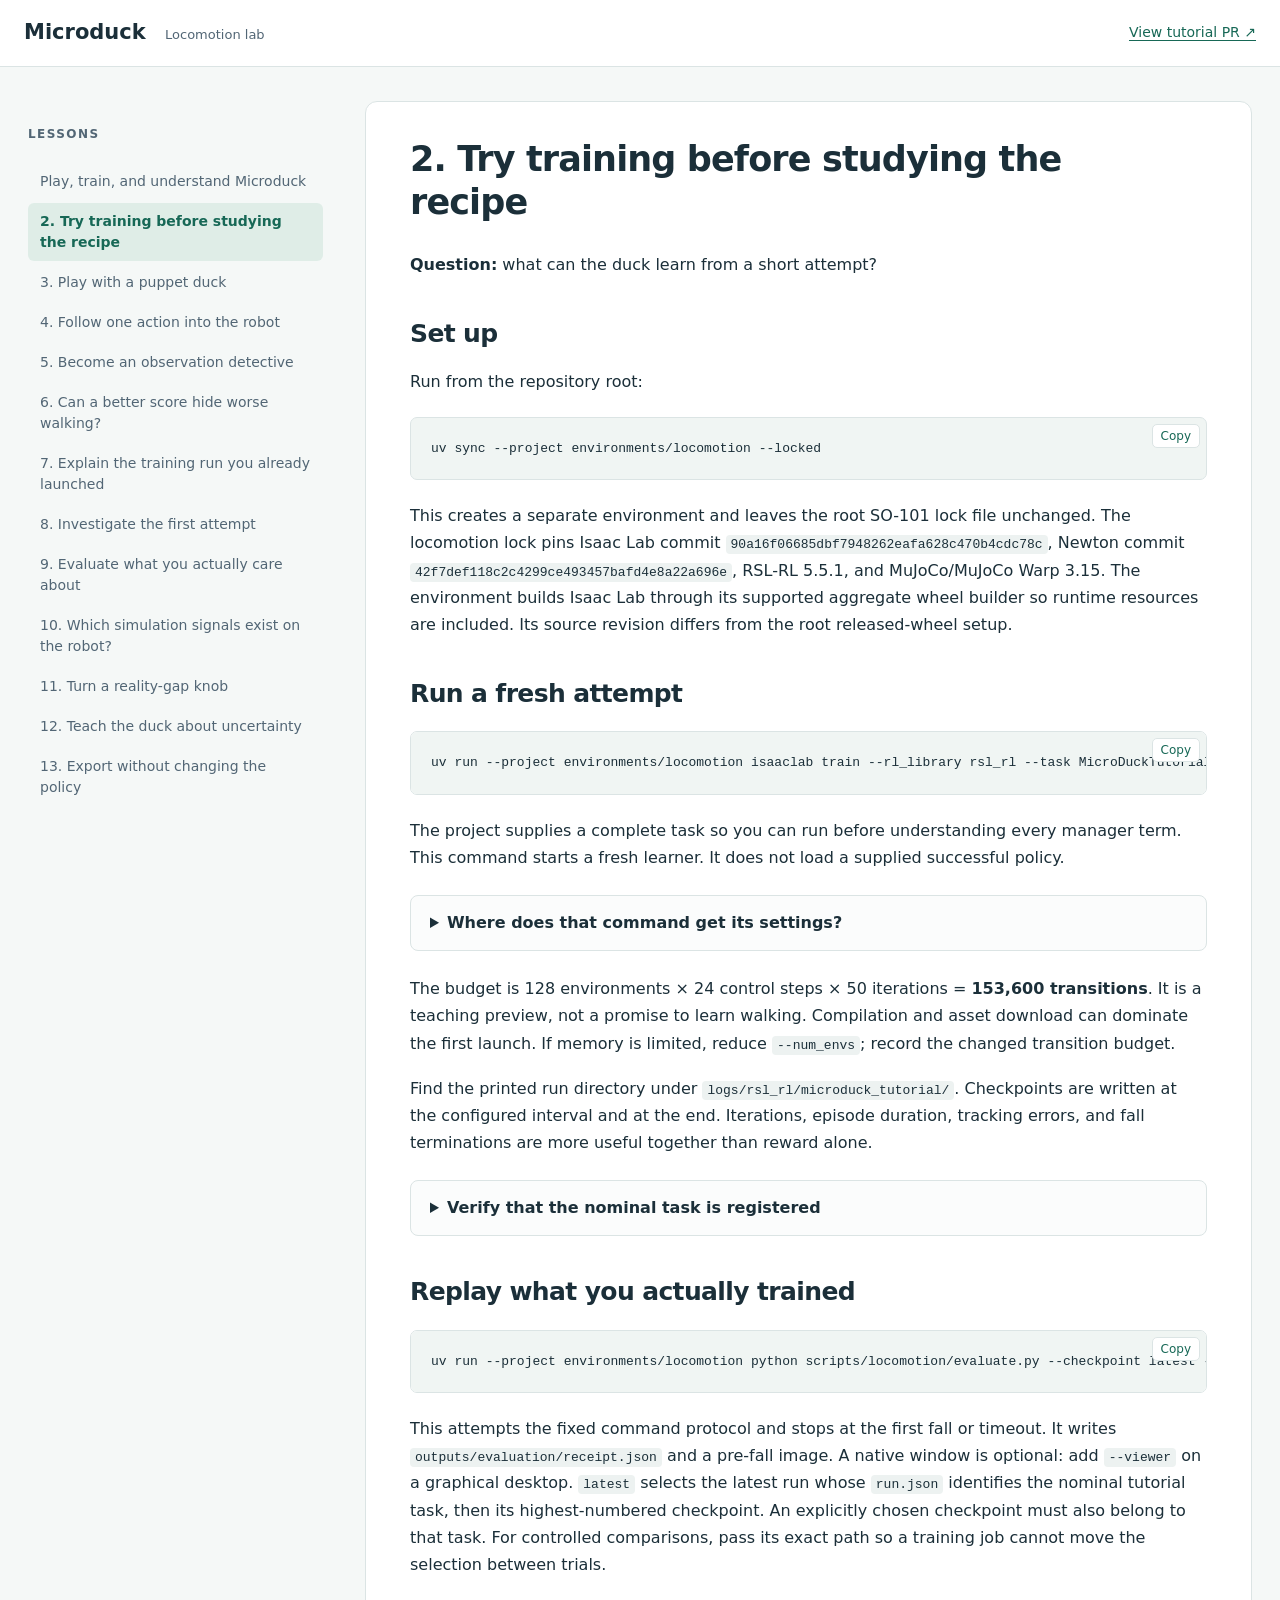
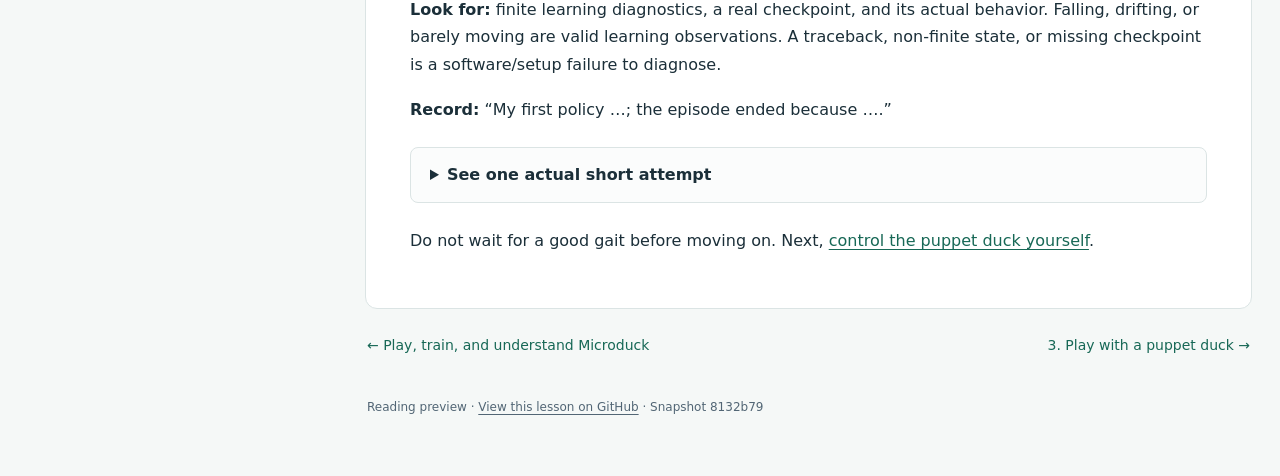
==== 02-first-training.html @ 29163bb7 "Publish the Microduck PPO tutorial reading preview" ====
<!doctype html>
<html lang="en"><head><meta charset="utf-8"><meta name="viewport" content="width=device-width,initial-scale=1">
<title>2. Try training before studying the recipe · Microduck locomotion</title><meta name="description" content="A hands-on tutorial for flat-ground PPO locomotion, Sim2Real and ONNX deployment with Microduck.">
<link rel="stylesheet" href="assets/site.css"><script defer src="assets/mermaid.min.js"></script><script defer src="assets/site.js"></script></head>
<body><header><a class="brand" href="index.html">Microduck <span>Locomotion lab</span></a><a class="source" href="https://github.com/isaac-sim/IsaacLabTutorial/pull/28">View tutorial PR ↗</a></header>
<div class="layout"><aside><details class="navigation" open><summary>Lessons</summary><nav aria-label="Lessons"><a href="index.html">Play, train, and understand Microduck</a><a href="02-first-training.html" aria-current="page">2. Try training before studying the recipe</a><a href="03-puppet.html">3. Play with a puppet duck</a><a href="04-actions.html">4. Follow one action into the robot</a><a href="05-observations.html">5. Become an observation detective</a><a href="06-rewards.html">6. Can a better score hide worse walking?</a><a href="07-ppo.html">7. Explain the training run you already launched</a><a href="08-training.html">8. Investigate the first attempt</a><a href="09-evaluation.html">9. Evaluate what you actually care about</a><a href="10-reality-gap.html">10. Which simulation signals exist on the robot?</a><a href="11-effects.html">11. Turn a reality-gap knob</a><a href="12-robustness.html">12. Teach the duck about uncertainty</a><a href="13-deployment.html">13. Export without changing the policy</a></nav></details></aside>
<main id="main"><article><h1 id="2-try-training-before-studying-the-recipe">2. Try training before studying the recipe<a class="headerlink" href="#2-try-training-before-studying-the-recipe" title="Permanent link">¶</a></h1>
<p><strong>Question:</strong> what can the duck learn from a short attempt?</p>
<h2 id="set-up">Set up<a class="headerlink" href="#set-up" title="Permanent link">¶</a></h2>
<p>Run from the repository root:</p>
<div class="codehilite"><pre><span></span><code>uv<span class="w"> </span>sync<span class="w"> </span>--project<span class="w"> </span>environments/locomotion<span class="w"> </span>--locked
</code></pre></div>

<p>This creates a separate environment and leaves the root SO-101 lock file unchanged. The locomotion lock pins Isaac Lab commit <code>90a16f06685dbf7948262eafa628c470b4cdc78c</code>, Newton commit <code>42f7def118c2c4299ce493457bafd4e8a22a696e</code>, RSL-RL 5.5.1, and MuJoCo/MuJoCo Warp 3.15. The environment builds Isaac Lab through its supported aggregate wheel builder so runtime resources are included. Its source revision differs from the root released-wheel setup.</p>
<h2 id="run-a-fresh-attempt">Run a fresh attempt<a class="headerlink" href="#run-a-fresh-attempt" title="Permanent link">¶</a></h2>
<div class="codehilite"><pre><span></span><code>uv<span class="w"> </span>run<span class="w"> </span>--project<span class="w"> </span>environments/locomotion<span class="w"> </span>isaaclab<span class="w"> </span>train<span class="w"> </span>--rl_library<span class="w"> </span>rsl_rl<span class="w"> </span>--task<span class="w"> </span>MicroDuckTutorial-Velocity-Flat<span class="w"> </span>--num_envs<span class="w"> </span><span class="m">128</span><span class="w"> </span>--max_iterations<span class="w"> </span><span class="m">50</span><span class="w"> </span>--seed<span class="w"> </span><span class="m">42</span><span class="w"> </span>--run_name<span class="w"> </span>first_attempt<span class="w"> </span>--visualizer<span class="w"> </span>none
</code></pre></div>

<p>The project supplies a complete task so you can run before understanding every manager term. This command starts a fresh learner. It does not load a supplied successful policy.</p>
<details>
<summary>Where does that command get its settings?</summary>
<pre class="mermaid">flowchart TD
    CLI[isaaclab train: task ID and CLI overrides] --&gt; Registry[config/microduck/__init__.py: task registry]
    Registry --&gt; Env[config/microduck/env_cfg.py: NominalEnvCfg]
    Registry --&gt; Agent[config/microduck/agents/rsl_rl_ppo_cfg.py: PPORunnerCfg]
    Env --&gt; Terms[Scene, actions, observations, rewards, resets]
    Terms --&gt; Run[Parallel simulation and learning]
    Agent --&gt; Run
    Run --&gt; Files[logs/rsl_rl/microduck_tutorial/run directory]
    Files --&gt; Params[params/env.yaml and agent.yaml]
    Files --&gt; Checkpoint[model_N.pt, run.json and TensorBoard events]</pre>
<p>Config filenames above are relative to <code>src/isaaclab_tutorial/tasks/locomotion/</code>. Generated logs are relative to the repository root. The resolved YAML files capture the settings used, including your overrides. Keep them with the checkpoint; a model file alone does not describe its observation or actuator contract. The robot USD bytes are checked before scene construction.</p>
</details>
<p>The budget is 128 environments × 24 control steps × 50 iterations = <strong>153,600 transitions</strong>. It is a teaching preview, not a promise to learn walking. Compilation and asset download can dominate the first launch. If memory is limited, reduce <code>--num_envs</code>; record the changed transition budget.</p>
<p>Find the printed run directory under <code>logs/rsl_rl/microduck_tutorial/</code>. Checkpoints are written at the configured interval and at the end. Iterations, episode duration, tracking errors, and fall terminations are more useful together than reward alone.</p>
<details>
<summary>Verify that the nominal task is registered</summary>
<p>From the <strong>IsaacLabTutorial repository root</strong>, run:</p>
<div class="codehilite"><pre><span></span><code>uv<span class="w"> </span>run<span class="w"> </span>--project<span class="w"> </span>environments/locomotion<span class="w"> </span>--locked<span class="w"> </span>isaaclab<span class="w"> </span>list_envs<span class="w"> </span>--keyword<span class="w"> </span>MicroDuckTutorial-Velocity-Flat
</code></pre></div>

<p>The actual nominal row from the pinned environment is shown as field/value pairs for readability:</p>
<div class="codehilite"><pre><span></span><code>Task Name: MicroDuckTutorial-Velocity-Flat
Entry Point: isaaclab.envs:ManagerBasedRLEnv
Config: isaaclab_tutorial.tasks.locomotion.config.microduck.env_cfg:NominalEnvCfg
RL Libraries: rsl_rl
</code></pre></div>

<p>Other matching task rows also appear. Registration alone does not launch simulation; use the nominal task for this first PPO attempt.</p>
</details>
<h2 id="replay-what-you-actually-trained">Replay what you actually trained<a class="headerlink" href="#replay-what-you-actually-trained" title="Permanent link">¶</a></h2>
<div class="codehilite"><pre><span></span><code>uv<span class="w"> </span>run<span class="w"> </span>--project<span class="w"> </span>environments/locomotion<span class="w"> </span>python<span class="w"> </span>scripts/locomotion/evaluate.py<span class="w"> </span>--checkpoint<span class="w"> </span>latest<span class="w"> </span>--capture
</code></pre></div>

<p>This attempts the fixed command protocol and stops at the first fall or timeout. It writes <code>outputs/evaluation/receipt.json</code> and a pre-fall image. A native window is optional: add <code>--viewer</code> on a graphical desktop. <code>latest</code> selects the latest run whose <code>run.json</code> identifies the nominal tutorial task, then its highest-numbered checkpoint. An explicitly chosen checkpoint must also belong to that task. For controlled comparisons, pass its exact path so a training job cannot move the selection between trials.</p>
<p><strong>Look for:</strong> finite learning diagnostics, a real checkpoint, and its actual behavior. Falling, drifting, or barely moving are valid learning observations. A traceback, non-finite state, or missing checkpoint is a software/setup failure to diagnose.</p>
<p><strong>Record:</strong> “My first policy …; the episode ended because ….”</p>
<details>
<summary>See one actual short attempt</summary>
<p><img alt="The actual 128-environment, 50-iteration policy's final recorded pose: it fell at 5.14 seconds after 153600 fresh transitions, and the replay explicitly holds its last pre-reset sample" src="media/first-attempt.jpg" /></p>
<p><a href="https://github.com/AntoineRichard/IsaacLabTutorial/releases/download/microduck-tutorial-media-3463b86/first-attempt.mp4">Watch the native movie</a>.</p>
<p>This fresh seed-42 run collected 153,600 transitions and made 1,000 optimizer steps. Its frozen policy fell at 5.14 s in the nominal fixed-command test, covering 25.7% of the intended 20 seconds. The shown replay holds the last recorded pre-reset pose at 5.12 s; no physics continues after the episode ends. This is the short learner's own result. The larger walking policy is a separate run.</p>
<p>Open <a href="08-training.html#open-the-investigator">its actual training curves and replay information</a> when you reach lesson 8. Your run can differ; keep its own result.</p>
</details>
<p>Do not wait for a good gait before moving on. Next, <a href="03-puppet.html">control the puppet duck yourself</a>.</p></article><nav class="pagination" aria-label="Previous and next lesson"><a href="index.html">← Play, train, and understand Microduck</a><a href="03-puppet.html">3. Play with a puppet duck →</a></nav>
<footer>Reading preview · <a href="https://github.com/AntoineRichard/IsaacLabTutorial/blob/8132b79d6c454fca1a0eaf7072b3da6fea6960f5/docs/locomotion/02-first-training.md">View this lesson on GitHub</a> · Snapshot 8132b79</footer></main></div></body></html>
---- assets/site.css ----
@import url('highlight.css');
:root{color-scheme:light;--ink:#1b2f39;--muted:#526675;--accent:#176856;--line:#dbe4e4;--paper:#fff;--canvas:#f5f8f7}*{box-sizing:border-box}html{scroll-behavior:smooth;scroll-padding-top:85px}body{margin:0;background:var(--canvas);color:var(--ink);font:16px/1.7 system-ui,-apple-system,BlinkMacSystemFont,"Segoe UI",sans-serif}a{color:var(--accent);text-underline-offset:3px}header{position:sticky;top:0;z-index:10;display:flex;align-items:center;justify-content:space-between;gap:15px;padding:15px max(24px,calc((100vw - 1400px)/2));background:var(--paper);border-bottom:1px solid var(--line)}.brand{font-size:21px;font-weight:750;white-space:nowrap;text-decoration:none;color:var(--ink)}.brand span{font-size:13px;font-weight:500;color:var(--muted);margin-left:12px}.source{font-size:14px;white-space:nowrap}.layout{max-width:1400px;margin:auto;display:grid;grid-template-columns:295px minmax(0,1fr);gap:42px;padding:34px 28px}aside{align-self:start;position:sticky;top:100px;max-height:calc(100vh - 125px);overflow:auto}aside details{border:0;background:none;padding:0}aside summary{font-size:12px;font-weight:750;text-transform:uppercase;letter-spacing:.12em;color:var(--muted);list-style:none;cursor:default}aside nav{display:grid;gap:3px;margin-top:14px}aside nav a{padding:8px 12px;font-size:14px;line-height:1.5;border-radius:6px;text-decoration:none;color:var(--muted)}aside nav a:hover{background:#eaf0ee;color:var(--ink)}aside nav a[aria-current]{background:#dfede7;color:var(--accent);font-weight:650}main{min-width:0;max-width:940px}article{background:var(--paper);padding:36px 44px;border:1px solid var(--line);border-radius:12px}h1,h2,h3{line-height:1.25;letter-spacing:-.025em;scroll-margin-top:95px}h1{font-size:35px;margin:0 0 26px}h2{font-size:25px;margin:40px 0 18px}h3{font-size:20px}p{margin:18px 0}li{margin:7px 0}img{display:block;max-width:100%;height:auto;margin:22px auto;border-radius:7px}table{display:block;overflow:auto;border-collapse:collapse;width:100%;font-size:14px;margin:24px 0}th,td{border:1px solid var(--line);padding:10px 13px;text-align:left;vertical-align:top}th{background:var(--canvas)}code{font:13px/1.65 ui-monospace,SFMono-Regular,Consolas,monospace;background:#edf2f1;border-radius:4px;padding:2px 5px;overflow-wrap:anywhere}pre{overflow:auto;margin:0;padding:20px;background:#f0f5f3;border:1px solid var(--line);border-radius:7px}pre code{background:none;padding:0;white-space:pre;overflow-wrap:normal}.codehilite{position:relative;margin:22px 0;background:transparent}.copy{position:absolute;top:7px;right:7px;background:var(--paper);color:var(--accent);border:1px solid var(--line);border-radius:5px;font:12px system-ui;padding:4px 8px;cursor:pointer}details{border:1px solid var(--line);border-radius:8px;padding:15px 19px;margin:24px 0;background:#fbfcfc}summary{font-weight:650;cursor:pointer;line-height:1.5}details[open]>summary{margin-bottom:20px}.mermaid{background:white;border:0;padding:12px 0}.mermaid svg{max-width:100%;height:auto;display:block;margin:auto}.headerlink{visibility:hidden;text-decoration:none;padding-left:8px;font-size:.75em;color:var(--muted)}h1:hover .headerlink,h2:hover .headerlink,h3:hover .headerlink{visibility:visible}.pagination{display:flex;justify-content:space-between;gap:24px;font-size:14px;margin:25px 2px}.pagination a{max-width:48%;text-decoration:none}footer{font-size:12px;color:var(--muted);padding:14px 2px 25px}footer a{color:var(--muted)}@media(max-width:1000px){.layout{grid-template-columns:235px minmax(0,1fr);gap:22px;padding:25px 20px}article{padding:30px}}@media(max-width:720px){header{padding:14px 18px}.brand span{display:none}.layout{display:block;padding:16px 12px}aside{position:static;max-height:none;margin:0 0 18px}aside details{background:white;border:1px solid var(--line);padding:12px 16px}aside summary{cursor:pointer;list-style:revert}aside nav{max-height:40vh;overflow:auto}article{padding:25px 20px}h1{font-size:29px}h2{font-size:23px}pre{padding:16px}.pagination{font-size:13px;gap:12px}.source{font-size:12px}}
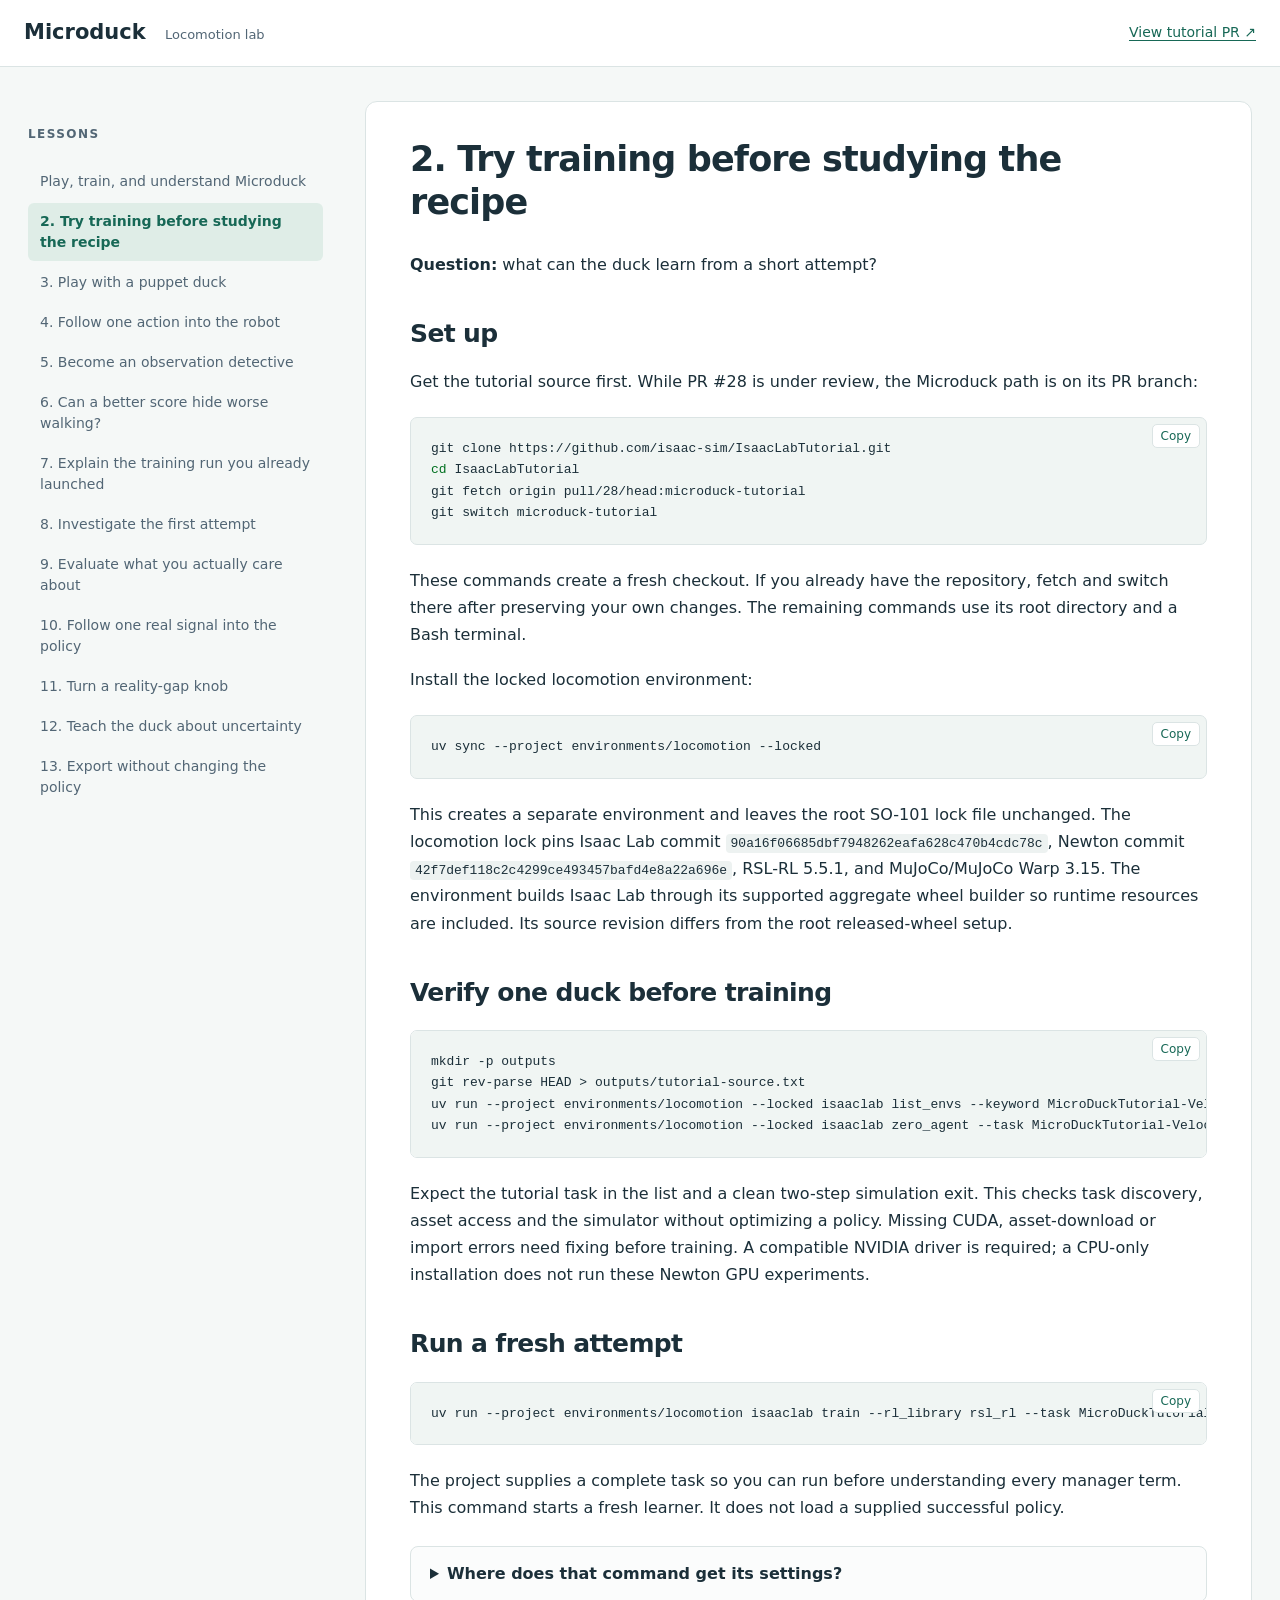
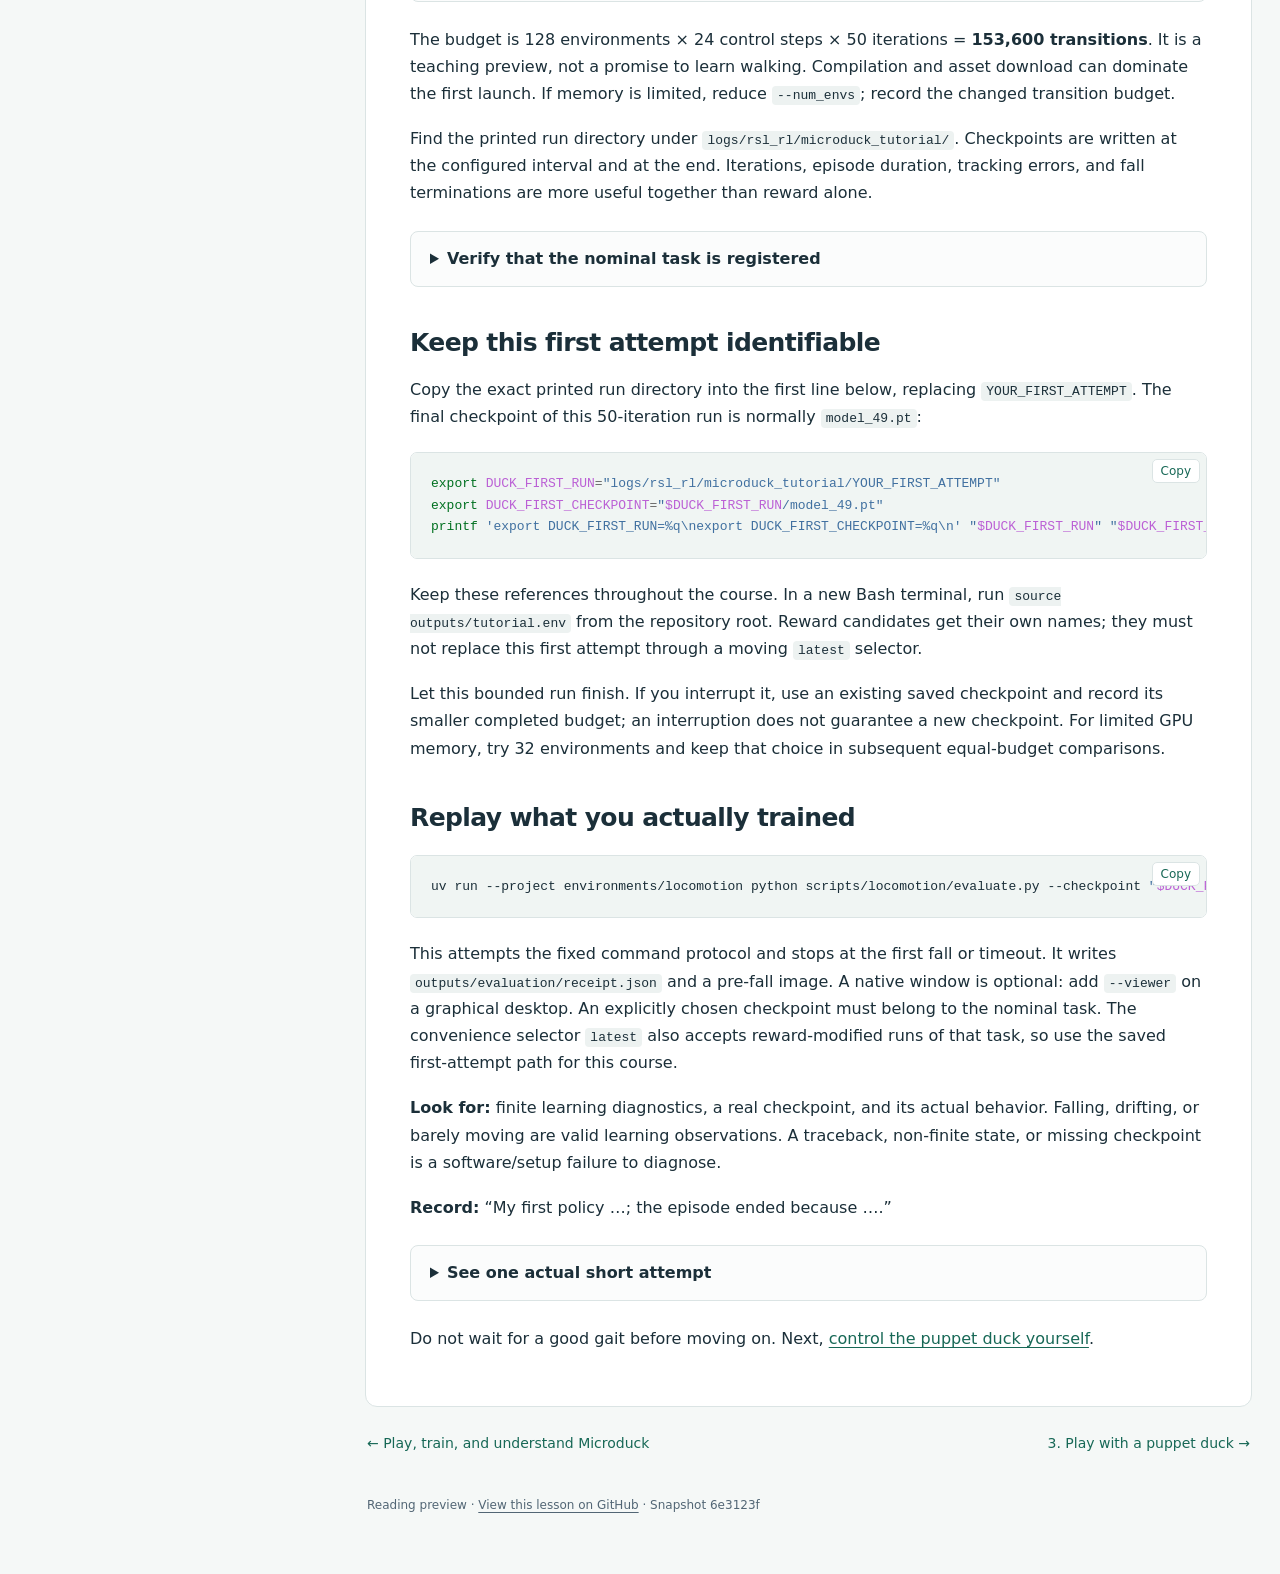
==== commit e4ff51d6: "Refresh the completed Microduck tutorial lessons" ====
--- a/02-first-training.html
+++ b/02-first-training.html
@@ -3,15 +3,31 @@
 <title>2. Try training before studying the recipe · Microduck locomotion</title><meta name="description" content="A hands-on tutorial for flat-ground PPO locomotion, Sim2Real and ONNX deployment with Microduck.">
 <link rel="stylesheet" href="assets/site.css"><script defer src="assets/mermaid.min.js"></script><script defer src="assets/site.js"></script></head>
 <body><header><a class="brand" href="index.html">Microduck <span>Locomotion lab</span></a><a class="source" href="https://github.com/isaac-sim/IsaacLabTutorial/pull/28">View tutorial PR ↗</a></header>
-<div class="layout"><aside><details class="navigation" open><summary>Lessons</summary><nav aria-label="Lessons"><a href="index.html">Play, train, and understand Microduck</a><a href="02-first-training.html" aria-current="page">2. Try training before studying the recipe</a><a href="03-puppet.html">3. Play with a puppet duck</a><a href="04-actions.html">4. Follow one action into the robot</a><a href="05-observations.html">5. Become an observation detective</a><a href="06-rewards.html">6. Can a better score hide worse walking?</a><a href="07-ppo.html">7. Explain the training run you already launched</a><a href="08-training.html">8. Investigate the first attempt</a><a href="09-evaluation.html">9. Evaluate what you actually care about</a><a href="10-reality-gap.html">10. Which simulation signals exist on the robot?</a><a href="11-effects.html">11. Turn a reality-gap knob</a><a href="12-robustness.html">12. Teach the duck about uncertainty</a><a href="13-deployment.html">13. Export without changing the policy</a></nav></details></aside>
+<div class="layout"><aside><details class="navigation" open><summary>Lessons</summary><nav aria-label="Lessons"><a href="index.html">Play, train, and understand Microduck</a><a href="02-first-training.html" aria-current="page">2. Try training before studying the recipe</a><a href="03-puppet.html">3. Play with a puppet duck</a><a href="04-actions.html">4. Follow one action into the robot</a><a href="05-observations.html">5. Become an observation detective</a><a href="06-rewards.html">6. Can a better score hide worse walking?</a><a href="07-ppo.html">7. Explain the training run you already launched</a><a href="08-training.html">8. Investigate the first attempt</a><a href="09-evaluation.html">9. Evaluate what you actually care about</a><a href="10-reality-gap.html">10. Follow one real signal into the policy</a><a href="11-effects.html">11. Turn a reality-gap knob</a><a href="12-robustness.html">12. Teach the duck about uncertainty</a><a href="13-deployment.html">13. Export without changing the policy</a></nav></details></aside>
 <main id="main"><article><h1 id="2-try-training-before-studying-the-recipe">2. Try training before studying the recipe<a class="headerlink" href="#2-try-training-before-studying-the-recipe" title="Permanent link">¶</a></h1>
 <p><strong>Question:</strong> what can the duck learn from a short attempt?</p>
 <h2 id="set-up">Set up<a class="headerlink" href="#set-up" title="Permanent link">¶</a></h2>
-<p>Run from the repository root:</p>
+<p>Get the tutorial source first. While PR #28 is under review, the Microduck path is on its PR branch:</p>
+<div class="codehilite"><pre><span></span><code>git<span class="w"> </span>clone<span class="w"> </span>https://github.com/isaac-sim/IsaacLabTutorial.git
+<span class="nb">cd</span><span class="w"> </span>IsaacLabTutorial
+git<span class="w"> </span>fetch<span class="w"> </span>origin<span class="w"> </span>pull/28/head:microduck-tutorial
+git<span class="w"> </span>switch<span class="w"> </span>microduck-tutorial
+</code></pre></div>
+
+<p>These commands create a fresh checkout. If you already have the repository, fetch and switch there after preserving your own changes. The remaining commands use its root directory and a Bash terminal.</p>
+<p>Install the locked locomotion environment:</p>
 <div class="codehilite"><pre><span></span><code>uv<span class="w"> </span>sync<span class="w"> </span>--project<span class="w"> </span>environments/locomotion<span class="w"> </span>--locked
 </code></pre></div>
 
 <p>This creates a separate environment and leaves the root SO-101 lock file unchanged. The locomotion lock pins Isaac Lab commit <code>90a16f06685dbf7948262eafa628c470b4cdc78c</code>, Newton commit <code>42f7def118c2c4299ce493457bafd4e8a22a696e</code>, RSL-RL 5.5.1, and MuJoCo/MuJoCo Warp 3.15. The environment builds Isaac Lab through its supported aggregate wheel builder so runtime resources are included. Its source revision differs from the root released-wheel setup.</p>
+<h2 id="verify-one-duck-before-training">Verify one duck before training<a class="headerlink" href="#verify-one-duck-before-training" title="Permanent link">¶</a></h2>
+<div class="codehilite"><pre><span></span><code>mkdir<span class="w"> </span>-p<span class="w"> </span>outputs
+git<span class="w"> </span>rev-parse<span class="w"> </span>HEAD<span class="w"> </span>&gt;<span class="w"> </span>outputs/tutorial-source.txt
+uv<span class="w"> </span>run<span class="w"> </span>--project<span class="w"> </span>environments/locomotion<span class="w"> </span>--locked<span class="w"> </span>isaaclab<span class="w"> </span>list_envs<span class="w"> </span>--keyword<span class="w"> </span>MicroDuckTutorial-Velocity-Flat
+uv<span class="w"> </span>run<span class="w"> </span>--project<span class="w"> </span>environments/locomotion<span class="w"> </span>--locked<span class="w"> </span>isaaclab<span class="w"> </span>zero_agent<span class="w"> </span>--task<span class="w"> </span>MicroDuckTutorial-Velocity-Flat<span class="w"> </span>--num_envs<span class="w"> </span><span class="m">1</span><span class="w"> </span>--max_steps<span class="w"> </span><span class="m">2</span><span class="w"> </span>--visualizer<span class="w"> </span>none
+</code></pre></div>
+
+<p>Expect the tutorial task in the list and a clean two-step simulation exit. This checks task discovery, asset access and the simulator without optimizing a policy. Missing CUDA, asset-download or import errors need fixing before training. A compatible NVIDIA driver is required; a CPU-only installation does not run these Newton GPU experiments.</p>
 <h2 id="run-a-fresh-attempt">Run a fresh attempt<a class="headerlink" href="#run-a-fresh-attempt" title="Permanent link">¶</a></h2>
 <div class="codehilite"><pre><span></span><code>uv<span class="w"> </span>run<span class="w"> </span>--project<span class="w"> </span>environments/locomotion<span class="w"> </span>isaaclab<span class="w"> </span>train<span class="w"> </span>--rl_library<span class="w"> </span>rsl_rl<span class="w"> </span>--task<span class="w"> </span>MicroDuckTutorial-Velocity-Flat<span class="w"> </span>--num_envs<span class="w"> </span><span class="m">128</span><span class="w"> </span>--max_iterations<span class="w"> </span><span class="m">50</span><span class="w"> </span>--seed<span class="w"> </span><span class="m">42</span><span class="w"> </span>--run_name<span class="w"> </span>first_attempt<span class="w"> </span>--visualizer<span class="w"> </span>none
 </code></pre></div>
@@ -48,11 +64,20 @@
 
 <p>Other matching task rows also appear. Registration alone does not launch simulation; use the nominal task for this first PPO attempt.</p>
 </details>
-<h2 id="replay-what-you-actually-trained">Replay what you actually trained<a class="headerlink" href="#replay-what-you-actually-trained" title="Permanent link">¶</a></h2>
-<div class="codehilite"><pre><span></span><code>uv<span class="w"> </span>run<span class="w"> </span>--project<span class="w"> </span>environments/locomotion<span class="w"> </span>python<span class="w"> </span>scripts/locomotion/evaluate.py<span class="w"> </span>--checkpoint<span class="w"> </span>latest<span class="w"> </span>--capture
+<h2 id="keep-this-first-attempt-identifiable">Keep this first attempt identifiable<a class="headerlink" href="#keep-this-first-attempt-identifiable" title="Permanent link">¶</a></h2>
+<p>Copy the exact printed run directory into the first line below, replacing <code>YOUR_FIRST_ATTEMPT</code>. The final checkpoint of this 50-iteration run is normally <code>model_49.pt</code>:</p>
+<div class="codehilite"><pre><span></span><code><span class="nb">export</span><span class="w"> </span><span class="nv">DUCK_FIRST_RUN</span><span class="o">=</span><span class="s2">"logs/rsl_rl/microduck_tutorial/YOUR_FIRST_ATTEMPT"</span>
+<span class="nb">export</span><span class="w"> </span><span class="nv">DUCK_FIRST_CHECKPOINT</span><span class="o">=</span><span class="s2">"</span><span class="nv">$DUCK_FIRST_RUN</span><span class="s2">/model_49.pt"</span>
+<span class="nb">printf</span><span class="w"> </span><span class="s1">'export DUCK_FIRST_RUN=%q\nexport DUCK_FIRST_CHECKPOINT=%q\n'</span><span class="w"> </span><span class="s2">"</span><span class="nv">$DUCK_FIRST_RUN</span><span class="s2">"</span><span class="w"> </span><span class="s2">"</span><span class="nv">$DUCK_FIRST_CHECKPOINT</span><span class="s2">"</span><span class="w"> </span>&gt;<span class="w"> </span>outputs/tutorial.env
 </code></pre></div>
 
-<p>This attempts the fixed command protocol and stops at the first fall or timeout. It writes <code>outputs/evaluation/receipt.json</code> and a pre-fall image. A native window is optional: add <code>--viewer</code> on a graphical desktop. <code>latest</code> selects the latest run whose <code>run.json</code> identifies the nominal tutorial task, then its highest-numbered checkpoint. An explicitly chosen checkpoint must also belong to that task. For controlled comparisons, pass its exact path so a training job cannot move the selection between trials.</p>
+<p>Keep these references throughout the course. In a new Bash terminal, run <code>source outputs/tutorial.env</code> from the repository root. Reward candidates get their own names; they must not replace this first attempt through a moving <code>latest</code> selector.</p>
+<p>Let this bounded run finish. If you interrupt it, use an existing saved checkpoint and record its smaller completed budget; an interruption does not guarantee a new checkpoint. For limited GPU memory, try 32 environments and keep that choice in subsequent equal-budget comparisons.</p>
+<h2 id="replay-what-you-actually-trained">Replay what you actually trained<a class="headerlink" href="#replay-what-you-actually-trained" title="Permanent link">¶</a></h2>
+<div class="codehilite"><pre><span></span><code>uv<span class="w"> </span>run<span class="w"> </span>--project<span class="w"> </span>environments/locomotion<span class="w"> </span>python<span class="w"> </span>scripts/locomotion/evaluate.py<span class="w"> </span>--checkpoint<span class="w"> </span><span class="s2">"</span><span class="nv">$DUCK_FIRST_CHECKPOINT</span><span class="s2">"</span><span class="w"> </span>--capture
+</code></pre></div>
+
+<p>This attempts the fixed command protocol and stops at the first fall or timeout. It writes <code>outputs/evaluation/receipt.json</code> and a pre-fall image. A native window is optional: add <code>--viewer</code> on a graphical desktop. An explicitly chosen checkpoint must belong to the nominal task. The convenience selector <code>latest</code> also accepts reward-modified runs of that task, so use the saved first-attempt path for this course.</p>
 <p><strong>Look for:</strong> finite learning diagnostics, a real checkpoint, and its actual behavior. Falling, drifting, or barely moving are valid learning observations. A traceback, non-finite state, or missing checkpoint is a software/setup failure to diagnose.</p>
 <p><strong>Record:</strong> “My first policy …; the episode ended because ….”</p>
 <details>
@@ -63,4 +88,4 @@
 <p>Open <a href="08-training.html#open-the-investigator">its actual training curves and replay information</a> when you reach lesson 8. Your run can differ; keep its own result.</p>
 </details>
 <p>Do not wait for a good gait before moving on. Next, <a href="03-puppet.html">control the puppet duck yourself</a>.</p></article><nav class="pagination" aria-label="Previous and next lesson"><a href="index.html">← Play, train, and understand Microduck</a><a href="03-puppet.html">3. Play with a puppet duck →</a></nav>
-<footer>Reading preview · <a href="https://github.com/AntoineRichard/IsaacLabTutorial/blob/8132b79d6c454fca1a0eaf7072b3da6fea6960f5/docs/locomotion/02-first-training.md">View this lesson on GitHub</a> · Snapshot 8132b79</footer></main></div></body></html>+<footer>Reading preview · <a href="https://github.com/AntoineRichard/IsaacLabTutorial/blob/6e3123f088079fce3b585c7362bbf7487b7ed733/docs/locomotion/02-first-training.md">View this lesson on GitHub</a> · Snapshot 6e3123f</footer></main></div></body></html>
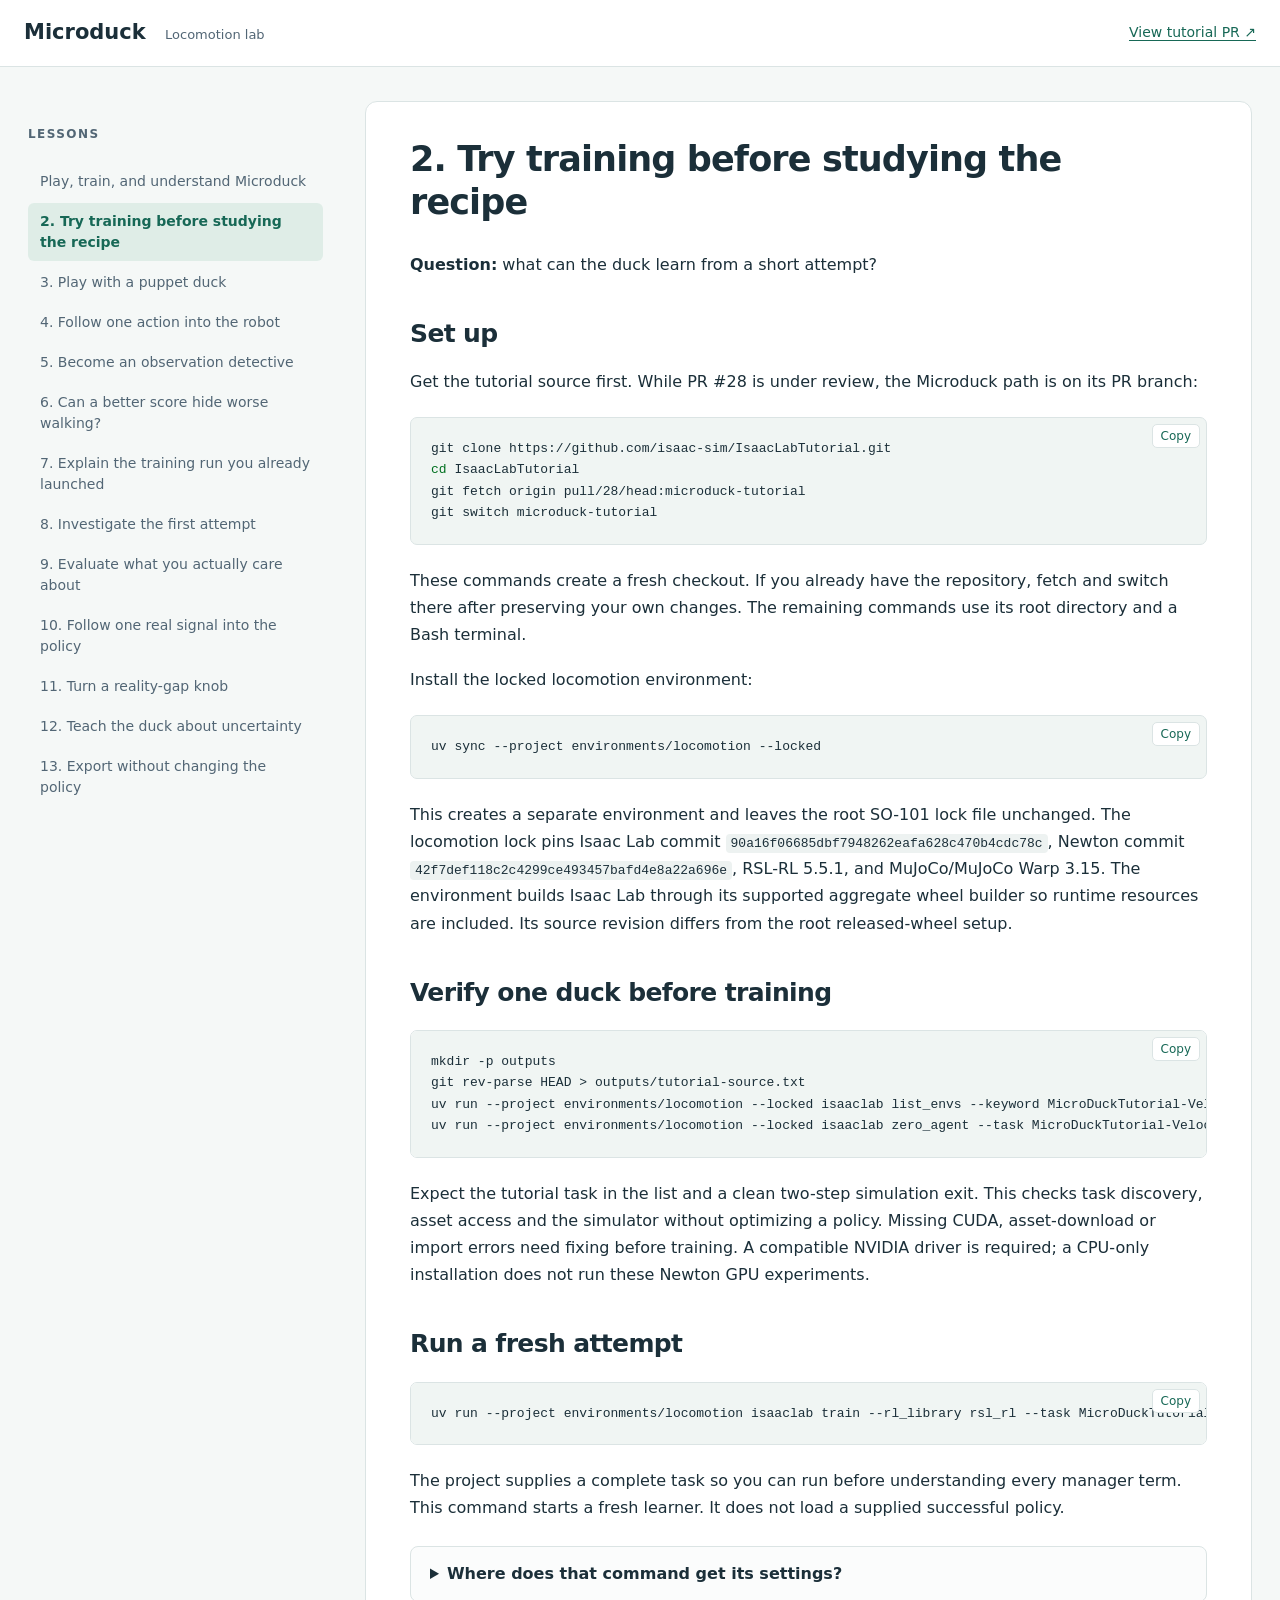
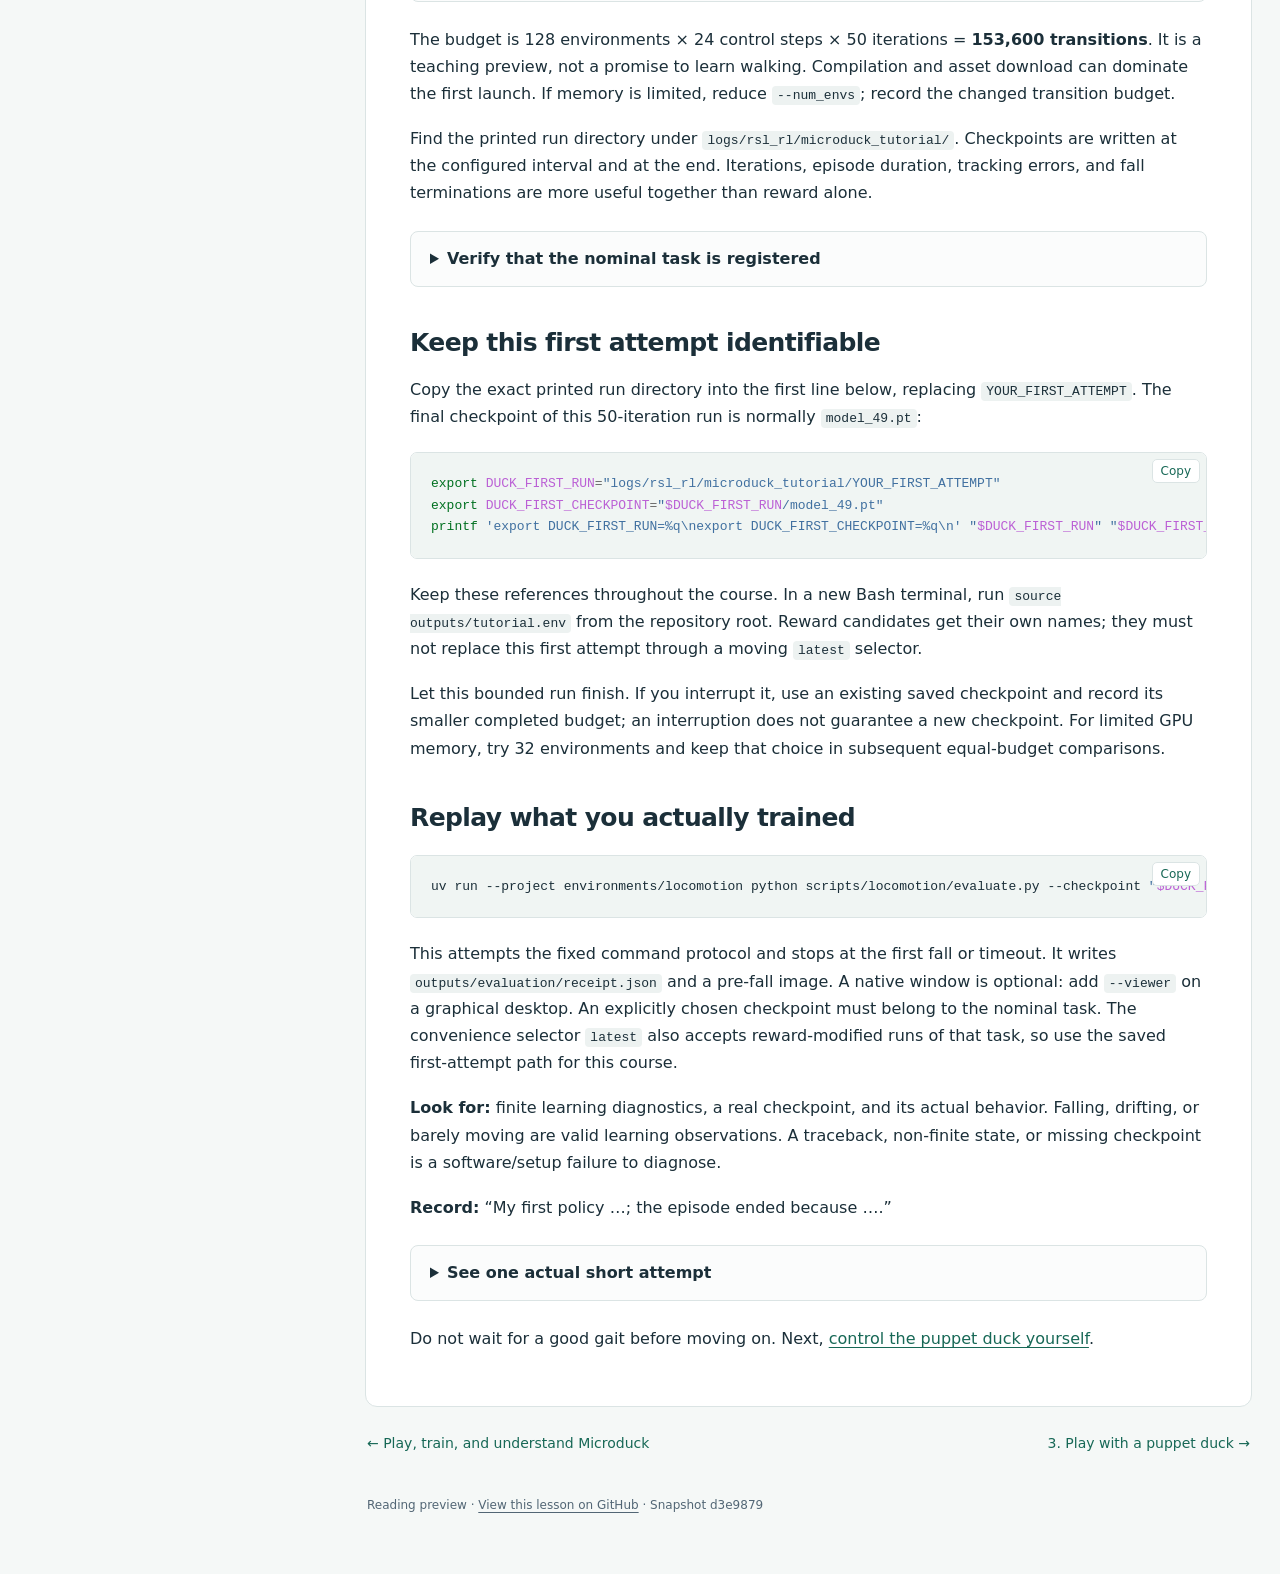
==== commit 890aca3f: "Link the final robustness exercise snapshot" ====
--- a/02-first-training.html
+++ b/02-first-training.html
@@ -88,4 +88,4 @@
 <p>Open <a href="08-training.html#open-the-investigator">its actual training curves and replay information</a> when you reach lesson 8. Your run can differ; keep its own result.</p>
 </details>
 <p>Do not wait for a good gait before moving on. Next, <a href="03-puppet.html">control the puppet duck yourself</a>.</p></article><nav class="pagination" aria-label="Previous and next lesson"><a href="index.html">← Play, train, and understand Microduck</a><a href="03-puppet.html">3. Play with a puppet duck →</a></nav>
-<footer>Reading preview · <a href="https://github.com/AntoineRichard/IsaacLabTutorial/blob/6e3123f088079fce3b585c7362bbf7487b7ed733/docs/locomotion/02-first-training.md">View this lesson on GitHub</a> · Snapshot 6e3123f</footer></main></div></body></html>+<footer>Reading preview · <a href="https://github.com/AntoineRichard/IsaacLabTutorial/blob/d3e987957320f1a7c617b776019313b286d373c1/docs/locomotion/02-first-training.md">View this lesson on GitHub</a> · Snapshot d3e9879</footer></main></div></body></html>
